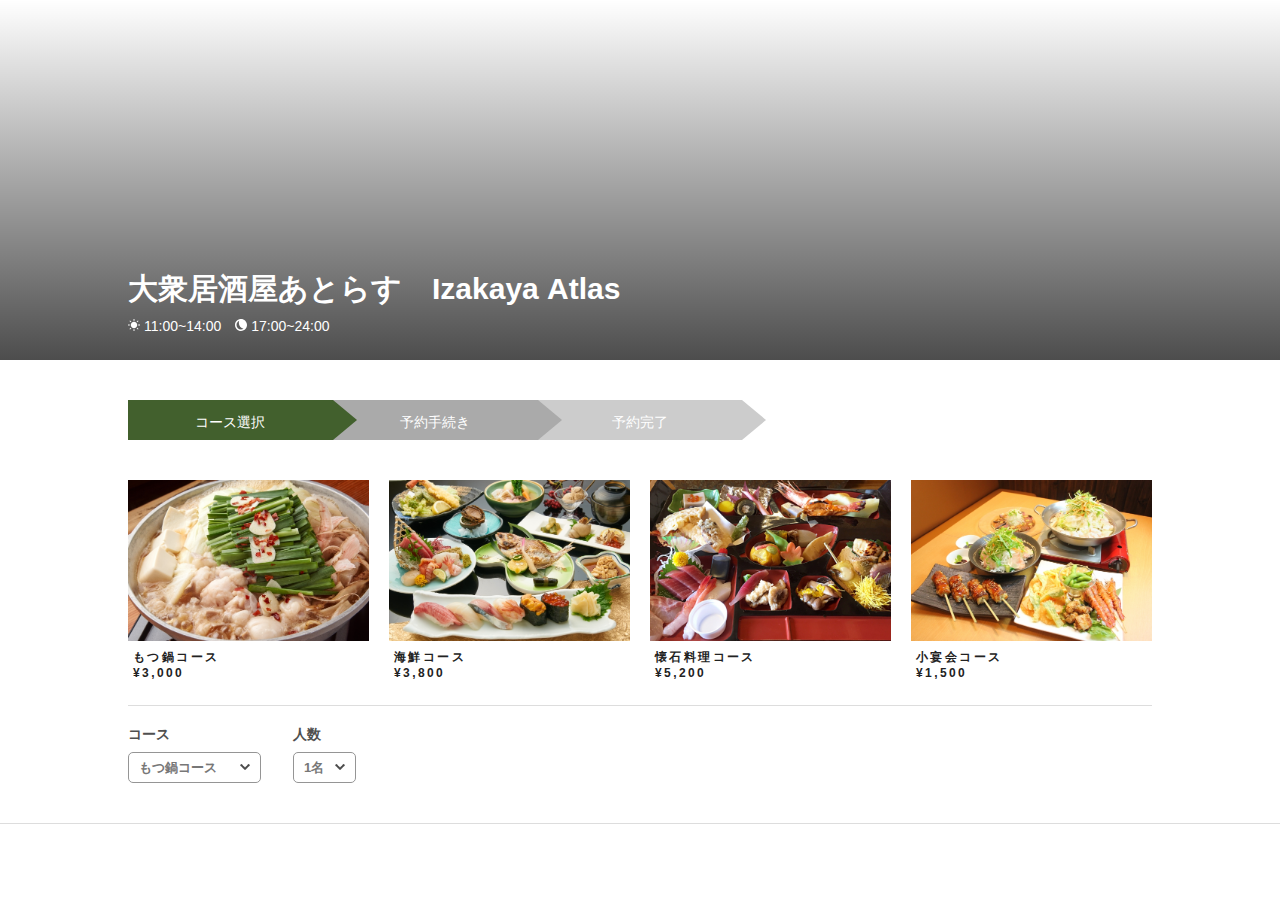
==== TASK01_on_chapter2/index.html @ c94e65b8 "first commit" ====
<!DOCTYPE html>
<html>
<head>
	<meta charset="utf-8" />
	<link rel="stylesheet" href="css/style.css" />
	<link href="https://fonts.googleapis.com/css?family=Noto+Serif+JP&display=swap" rel="stylesheet">
	<script src="./js/vendor/jquery-1.10.2.min.js"></script>
	<script src="./js/vendor/jquery-ui-1.10.3.custom.min.js"></script>
	<script src="./js/main.js"></script>
</head>
<body>
	<div class="wrapper">
		<header>
			<div class="header-wrapper">
				<div class="header-content">
					<h1>大衆居酒屋あとらす　Izakaya&nbsp;Atlas</h1>
					<p><span class="noon">11:00~14:00</span>　<span class="night">17:00~24:00</span></p>
				</div>
			</div>
		</header>
		<div id="content">
			<ul class="procedure">
				<li class="choice">コース選択</li>
				<li class="gray">予約手続き</li>
				<li class="light_gray">予約完了</li>
			</ul>
			<div id="images">
				<div class="clearfix">
					<p>
						<img src="images/food1.jpg" alt="もつ鍋">
						<strong>もつ鍋コース<br>¥3,000</strong><span></span>
					</p>
					<p>
						<img src="images/food2.jpg" alt="海鮮">
						<strong>海鮮コース<br>¥3,800</strong><span></span>
					</p>
					<p>
						<img src="images/food3.jpg" alt="懐石料理">
						<strong>懐石料理コース<br>¥5,200</strong><span></span>
					</p>
					<p>
						<img src="images/food4.jpg" alt="小宴会">
						<strong>小宴会コース<br>¥1,500</strong><span></span>
					</p>
				</div>
			</div>

			<!-- ➀送信方法を決めましょう -->
			<form action="confirm.php">
				<ul class="select">
					<li class="yoko">
						<label>コース</label><br>
						<span>
							<!-- ➁各コース名の値(value)を設定しましょう -->
							<select name="course">
								<option>もつ鍋コース</option>
								<option>海鮮コース</option>
								<option>懐石料理コース</option>
								<option>小宴会コース</option>
							</select>
						</span>
					</li>
					<li class="yoko">
						<label>人数</label><br>
						<!-- ➂データを送るためのnameキーを設定しましょう -->
						<select>
							<!-- ➂最初に選択されている項目を「2名」にしておきましょう -->
							<option value="1">1名</option>
							<option value="2">2名</option>
							<option value="3">3名</option>
							<option value="4">4名</option>
							<option value="5">5名</option>
							<option value="6">6名</option>
							<option value="7">7名</option>
							<option value="8">8名</option>
						</select>
					</li>
					<li>
						<!-- ↓ ➃送信するためのボタンを設置しましょう -->

					</li>
				</ul>
			</form>
		</div>
		<footer>
		</footer>
	</div>
</body>
</html>
---- TASK01_on_chapter2/css/style.css ----
@charset "utf-8";

/*! * ress.css • v1.2.2 * MIT License * github.com/filipelinhares/ress */ /* # =================================================================   # Global selectors   # ================================================================= */
html {
  box-sizing: border-box;
  overflow-y: scroll; /* All browsers without overlaying scrollbars */
  -webkit-text-size-adjust: 100%; /* iOS 8+ */
  font-family: "Yu Gothic", "游ゴシック", YuGothic, "游ゴシック体", "ヒラギノ角ゴ Pro W3", "メイリオ", sans-serif;
}
*,
::before,
::after {
  background-repeat: no-repeat; /* Set `background-repeat: no-repeat` to all elements and pseudo elements */
  box-sizing: inherit;
}
::before,
::after {
  text-decoration: inherit; /* Inherit text-decoration and vertical align to ::before and ::after pseudo elements */
  vertical-align: inherit;
}
* {
  padding: 0; /* Reset `padding` and `margin` of all elements */
  margin: 0;
} /* # =================================================================   # General elements   # ================================================================= */ /* Add the correct display in iOS 4-7.*/
audio:not([controls]) {
  display: none;
  height: 0;
}
hr {
  overflow: visible; /* Show the overflow in Edge and IE */
} /** Correct `block` display not defined for any HTML5 element in IE 8/9* Correct `block` display not defined for `details` or `summary` in IE 10/11* and Firefox* Correct `block` display not defined for `main` in IE 11*/
article,
aside,
details,
figcaption,
figure,
footer,
header,
main,
menu,
nav,
section,
summary {
  display: block;
}
summary {
  display: list-item; /* Add the correct display in all browsers */
}
small {
  font-size: 80%; /* Set font-size to 80% in `small` elements */
}
[hidden],
template {
  display: none; /* Add the correct display in IE */
}
abbr[title] {
  border-bottom: 1px dotted; /* Add a bordered underline effect in all browsers */
  text-decoration: none; /* Remove text decoration in Firefox 40+ */
}
a {
  background-color: transparent; /* Remove the gray background on active links in IE 10 */
  -webkit-text-decoration-skip: objects; /* Remove gaps in links underline in iOS 8+ and Safari 8+ */
}
a:active,
a:hover {
  outline-width: 0; /* Remove the outline when hovering in all browsers */
}
code,
kbd,
pre,
samp {
  font-family: monospace, monospace; /* Specify the font family of code elements */
}
b,
strong {
  font-weight: bolder; /* Correct style set to `bold` in Edge 12+, Safari 6.2+, and Chrome 18+ */
}
dfn {
  font-style: italic; /* Address styling not present in Safari and Chrome */
} /* Address styling not present in IE 8/9 */
mark {
  background-color: #ff0;
  color: #000;
} /* https://gist.github.com/unruthless/413930 */
sub,
sup {
  font-size: 75%;
  line-height: 0;
  position: relative;
  vertical-align: baseline;
}
sub {
  bottom: -0.25em;
}
sup {
  top: -0.5em;
} /* # =================================================================   # Forms   # ================================================================= */
input {
  border-radius: 0;
} /* Apply cursor pointer to button elements */
button,
[type="button"],
[type="reset"],
[type="submit"],
[role="button"] {
  cursor: pointer;
} /* Replace pointer cursor in disabled elements */
[disabled] {
  cursor: default;
}
[type="number"] {
  width: auto; /* Firefox 36+ */
}
[type="search"] {
  -webkit-appearance: textfield; /* Safari 8+ */
}
[type="search"]::-webkit-search-cancel-button,
[type="search"]::-webkit-search-decoration {
  -webkit-appearance: none; /* Safari 8 */
}
textarea {
  overflow: auto; /* Internet Explorer 11+ */
  resize: vertical; /* Specify textarea resizability */
}
button,
input,
optgroup,
select,
textarea {
  font: inherit; /* Specify font inheritance of form elements */
}
optgroup {
  font-weight: bold; /* Restore the font weight unset by the previous rule. */
}
button {
  overflow: visible; /* Address `overflow` set to `hidden` in IE 8/9/10/11 */
} /* Remove inner padding and border in Firefox 4+ */
button::-moz-focus-inner,
[type="button"]::-moz-focus-inner,
[type="reset"]::-moz-focus-inner,
[type="submit"]::-moz-focus-inner {
  border-style: 0;
  padding: 0;
} /* Replace focus style removed in the border reset above */
button:-moz-focusring,
[type="button"]::-moz-focus-inner,
[type="reset"]::-moz-focus-inner,
[type="submit"]::-moz-focus-inner {
  outline: 1px dotted ButtonText;
}
button,html [type="button"], /* Prevent a WebKit bug where (2) destroys native `audio` and `video`controls in Android 4 */[type="reset"],[type="submit"] {
  -webkit-appearance: button; /* Correct the inability to style clickable types in iOS */
}
button,
select {
  text-transform: none; /* Firefox 40+, Internet Explorer 11- */
} /* Remove the default button styling in all browsers */
button,
input,
select,
textarea {
  outline: none;
  background-color: transparent;
  border-style: none;
  color: inherit;
} /* Style select like a standard input */
select::-ms-expand {
	display: none;
}
select {
	-webkit-appearance: none;
	-moz-appearance: none;
	appearance: none;
	margin: 8px 0 20px;
	padding: 7px 30px 7px 10px;
	font-size: 93%;
  font-weight: 600;
  color: #777;
	border-radius: 5px;
	border: 1px solid #959595;
	background-image: url(../images/arrow.png);
	background-repeat: no-repeat;
	background-size: 10px 10px;
	background-position: right 10px center;
}
select::-ms-expand {
  display: none; /* Internet Explorer 11+ */
}
select::-ms-value {
  color: currentColor; /* Internet Explorer 11+ */
}
legend {
  border: 0; /* Correct `color` not being inherited in IE 8/9/10/11 */
  color: inherit; /* Correct the color inheritance from `fieldset` elements in IE */
  display: table; /* Correct the text wrapping in Edge and IE */
  max-width: 100%; /* Correct the text wrapping in Edge and IE */
  white-space: normal; /* Correct the text wrapping in Edge and IE */
}
::-webkit-file-upload-button {
  -webkit-appearance: button; /* Correct the inability to style clickable types in iOS and Safari */
  font: inherit; /* Change font properties to `inherit` in Chrome and Safari */
}
[type="search"] {
  -webkit-appearance: textfield; /* Correct the odd appearance in Chrome and Safari */
  outline-offset: -2px; /* Correct the outline style in Safari */
} /* # =================================================================   # Specify media element style   # ================================================================= */
img {
  border-style: none; /* Remove border when inside `a` element in IE 8/9/10 */
} /* Add the correct vertical alignment in Chrome, Firefox, and Opera */
progress {
  vertical-align: baseline;
}
svg:not(:root) {
  overflow: hidden; /* Internet Explorer 11- */
}
audio,
canvas,
progress,
video {
  display: inline-block; /* Internet Explorer 11+, Windows Phone 8.1+ */
} /* # =================================================================   # Accessibility   # ================================================================= */ /* Hide content from screens but not screenreaders */
@media screen {
  [hidden~="screen"] {
    display: inherit;
  }
  [hidden~="screen"]:not(:active):not(:focus):not(:target) {
    position: absolute !important;
    clip: rect(0 0 0 0) !important;
  }
} /* Specify the progress cursor of updating elements */
[aria-busy="true"] {
  cursor: progress;
} /* Specify the pointer cursor of trigger elements */
[aria-controls] {
  cursor: pointer;
} /* Specify the unstyled cursor of disabled, not-editable, or otherwise inoperable elements */
[aria-disabled] {
  cursor: default;
} /* # =================================================================   # Selection   # ================================================================= */ /* Specify text selection background color and omit drop shadow */
::-moz-selection {
  background-color: #b3d4fc; /* Required when declaring ::selection */
  color: #000;
  text-shadow: none;
}
::selection {
  background-color: #b3d4fc; /* Required when declaring ::selection */
  color: #000;
  text-shadow: none;
}




/* ====================================
ここからが、サイトのレイアウト設定です。
=====================================*/


/* =======
共通
======= */
ul {
  list-style: none;
}
body {
  background: #103c57;
  color: rgb(80, 80, 80);
  font-size: 14px;
}
.wrapper{
  min-height: 100vh;
  position: relative;
  background-color: #fff;
}

/* =======
HEADER
======= */
header {
  width: 100%;
  height: 360px;
  margin: 0 auto;
}
header h1 {
  text-align: left;
  font-size: 30px;
  min-width: 320px;
  font-family: "Yu Gothic", "游ゴシック", YuGothic, "游ゴシック体", "ヒラギノ角ゴ Pro W3", "メイリオ", sans-serif;
  font-weight: 600;
  color: #FFF;
}
.header-wrapper{
  width: 100%;
  height: 100%;
  position: relative;
  padding: 0 10% 24px;
  display: flex;
  background-image: url(../images/top_view.jpeg);
  background-size: cover;
  background-position: center;
}
.header-wrapper::before{
  position: absolute;
  top: 0;
  right: 0;
  left: 0;
  bottom: 0;
  content: '';
  display: block;
  background: rgb(0,0,0);
  background: linear-gradient(180deg, rgba(0,0,0,0) 0%, rgba(0,0,0,1) 100%);
  opacity: 0.7;
}
.header-content {
  z-index: 100;
  width: 100%;
  margin: 0 auto;
  margin-top: auto;
}

.header-content p{
  margin-top: 8px;
  color: #fff;
}

.noon::before{
  content: '';
  display: inline-block;
  width: 16px;
  height: 12px;
  background-image: url(../images/noon.svg);
}

.night::before{
  content: '';
  display: inline-block;
  width: 16px;
  height: 12px;
  background-image: url(../images/night.svg);
}

/* =======
CONTENT
======= */
#content {
  width: 80%;
  margin: 40px auto 0;
}

#content .procedure {
  margin-bottom: 40px;
  overflow: hidden;
}
#content .procedure li {
  float: left;
  display: inline-block;
  text-align: center;
  padding: 9px 0;
  width: 20%;
  height: 40px;
  color: #fff;
  font-size: 14px;
  line-height: 26px;
  position: relative;
}
#content .procedure li.choice{
  background: #42602D;
}
#content .procedure li.choice::after{
  content: "";
  position: absolute;
  border-top: 20px solid transparent;
  border-bottom: 20px solid transparent;
  border-left: 24px solid #42602D;
  left: 100%;
  top: 0;
  z-index: 100;
}
#content .procedure li.gray {
  background: #aaa;
}
#content .procedure li.gray::after{
  content: "";
  position: absolute;
  border-top: 20px solid transparent;
  border-bottom: 20px solid transparent;
  border-left: 24px solid #aaa;
  left: 100%;
  top: 0;
  z-index: 100;
}
#content .procedure li.light_gray {
  background: #ccc;
}
#content .procedure li.light_gray::after{
  content: "";
  position: absolute;
  border-top: 20px solid transparent;
  border-bottom: 20px solid transparent;
  border-left: 24px solid #ccc;
  left: 100%;
  top: 0;
  z-index: 100;
}
#content #images {
  overflow: hidden;
  width: 100%;
  margin: 0 auto 20px;
}
#content #images p:not(:first-of-type) {
  margin-left: 20px;
}
#content #images img {
  width: 100%;
}
form{
  padding-top: 20px;
  border-top: 1px solid #ddd;
}
#content .select .yoko {
  padding-right: 28px;
  display: inline-block;
  margin-bottom: 20px;
  font-size: 14px;
}
#content ul li label{
  font-weight: bold;
}
#content input.submit {
  margin-bottom: 40px;
  padding: 8px 5% 7px 24px;
  background-color: #42602D;
  background-image: url(../images/migi.png);
  background-size: 1.5em;
  background-repeat: no-repeat;
  background-position: 90% 50%;
  font-size: 14px;
  font-weight: 600;
  color: white;
  border-radius: 5px;
  transition: 0.3s;
}
#content input.submit:hover {
  opacity: 0.7;
}
/*-------- confirm.php --------*/
#content h3 {
  margin-bottom: 25px;
}
#content .confirm {
  width: 100%;
  padding-bottom: 40px;
  overflow: hidden;
  border-bottom: 1px #ddd solid;
  margin: 0 auto 30px;
}
#content .confirm ul {
  float: left;
  width: 400px;
}
#content .confirm ul li{
  font-size: 16px;
}
#content .confirm ul li:not(:first-of-type){
  margin-top: 20px;
}
#content .confirm ul li span{
  font-size: 14px;
  font-weight: bold;
  color: #2f77a3;
  vertical-align: top;
}
#content .confirm figure img{
  float: right;
  width: 290px;
  height: auto;
}
#content .center{

  font-size: 18px;
  margin-bottom: 10px;
}
#content .persona {
  padding: 0;
  position: relative;
}
#content .persona li {
  overflow: hidden;
  margin-bottom: 20px;
}
#content .persona li div{
  margin-top: 3px;
}
#content .persona li label .red{

}

#content .persona li input.name {
  width: 130px;
  padding: 5px;
  border-radius: 5px;
  border: 1px solid #959595;
}
#content .persona li input.phone{
  width: 264px;
  padding: 5px;
  margin-top: 3px;
  border-radius: 5px;
  border: 1px solid #959595;
}
[type="reset"] {
  width: 150px;
  background: #dcdcdc;
  text-align: center;
  color: #757575;
  padding: 1px;
  margin-left: 6px;
  font-weight: bold;
}
[type="reset"]:hover {
  color: #b04546;
}
#content  input.back {
  padding: 8px 24px 7px 5%;
  border: 1px solid #42602D;
  background-image: url(../images/hidari.png);
  background-size: 1.5em;
  background-repeat: no-repeat;
  background-position: 13% 50%;
  font-size: 14px;
  color: #42602D;
  margin: 20px 40px 0 0;
  font-weight: 600;
  border-radius: 5px;
}
#content input.back:hover {
  opacity: 0.7;
}
footer{
  height: 60px;
  background-color: #fff;
}

/*-------- thanks.php --------*/
.message{

}
h2 {
  text-align: center;
}
.thanks {
  text-align: center;
}
dl {
  width: 800px;
  margin: 40px auto;
  border-top: 1px solid #103c57;
  padding-top: 30px;
}
.app_content {
  overflow: hidden;
  border-top: 1px #999 solid;
  padding-top: 40px;
}
dt {
  width: 300px;
  padding-top: 30px;
  font-weight: bold;
}
dd {
  width: 400px;
}
.img {
  padding: 0 30px 30px 30px;
}
.top{
  margin-left: 0;
  margin-bottom: 40px;
}
#content .top input.back{
  margin-top: 0;
}


/*--------ここから下はいじらないよう注意--------*/

/*--------JQuery--------*/
.clearfix:before,
.clearfix:after {
    content: " ";
    display: table;
}
.clearfix:after {
    clear: both;
}

#images p {
    overflow: hidden;
    display: inline-block;
    width: calc(25% - 15px);
    padding: 0 !important;
    float: left;
    margin: 0 auto;
    position: relative;
}

#images p strong {
    display: block;
    z-index: 1;
    bottom: 0;
    width: 190px;
    background: transparent;
    text-align: left;
    padding: 5px;
    font-size: 12px;
    color: #222;
    letter-spacing: 0.2em;
}

#images p span {
    position: absolute;
    display: block;
    z-index: 0;
    top: 0;
    width: 190px;
    height: 127px;
    box-shadow: inset 0 0 50px rgba(0, 0, 0, 0.6);
    background: rgba(0, 0, 0, 0.3);
    opacity: 0;
}

/* =======
END CONTENT
======= */

/* =======
FOOTER
======= */
footer {
  background: #fff;
  height: 40px;
  width: 100%;
  position: relative;
  border-top: solid 1px #ddd;
}
.under{
  position: absolute;
  bottom: 0;
}
footer small {
  position: absolute;
  top: 50%;
  left: 50%;
  transform: translateY(-50%) translateX(-50%);
  -webkit-transform: translateY(-50%) translateX(-50%);
  font-family: "garamond";
  color: rgb(10, 5, 58);
  font-size: 14px;
}
/* =======
END FOOTER
======= */
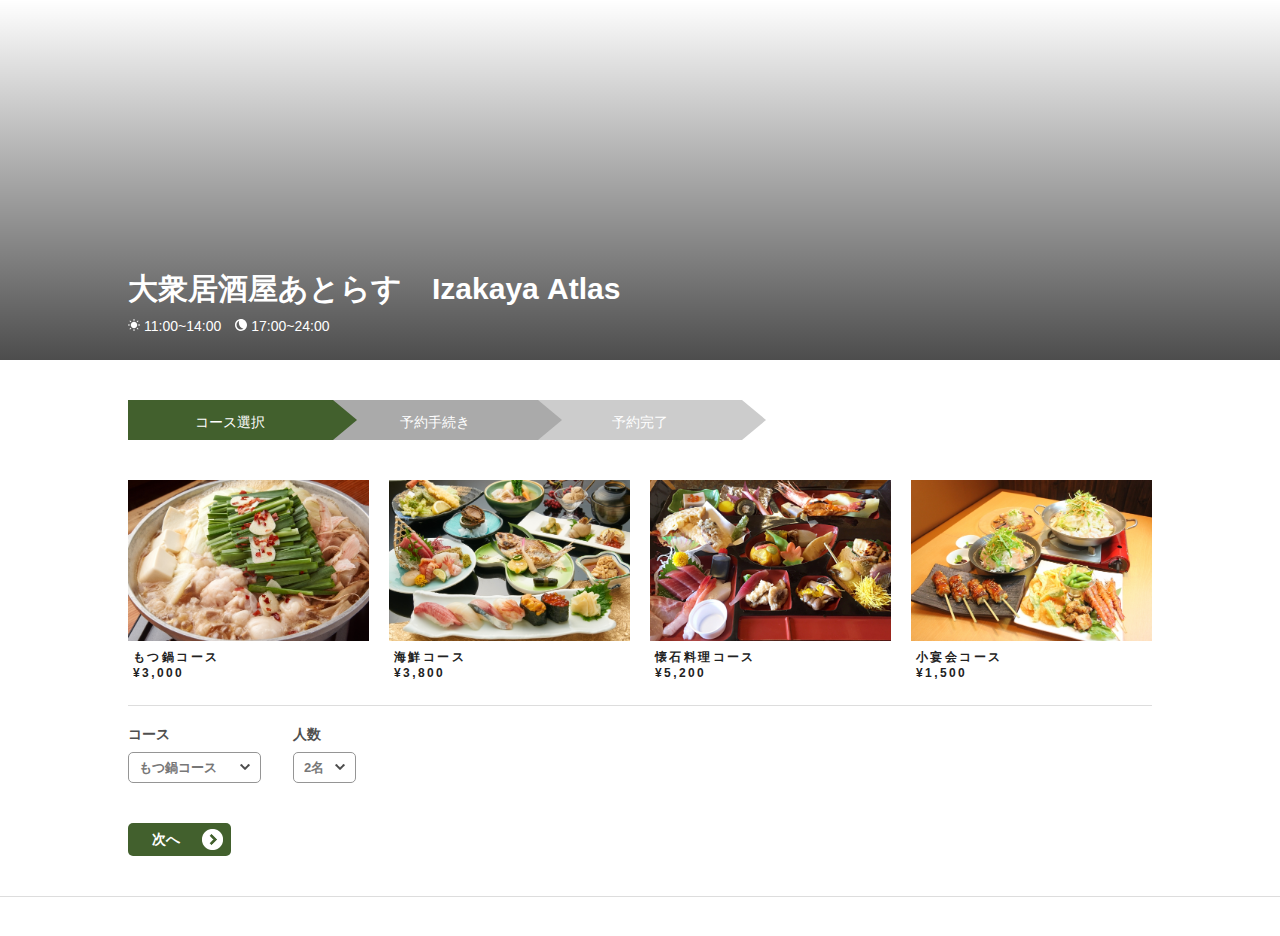
==== commit 3dfa3316: "TASK01_on_chapter2" ====
--- a/TASK01_on_chapter2/index.html
+++ b/TASK01_on_chapter2/index.html
@@ -1,89 +1,89 @@
 <!DOCTYPE html>
 <html>
 <head>
-	<meta charset="utf-8" />
-	<link rel="stylesheet" href="css/style.css" />
-	<link href="https://fonts.googleapis.com/css?family=Noto+Serif+JP&display=swap" rel="stylesheet">
-	<script src="./js/vendor/jquery-1.10.2.min.js"></script>
-	<script src="./js/vendor/jquery-ui-1.10.3.custom.min.js"></script>
-	<script src="./js/main.js"></script>
+  <meta charset="utf-8" />
+  <link rel="stylesheet" href="css/style.css" />
+  <link href="https://fonts.googleapis.com/css?family=Noto+Serif+JP&display=swap" rel="stylesheet">
+  <script src="./js/vendor/jquery-1.10.2.min.js"></script>
+  <script src="./js/vendor/jquery-ui-1.10.3.custom.min.js"></script>
+  <script src="./js/main.js"></script>
 </head>
 <body>
-	<div class="wrapper">
-		<header>
-			<div class="header-wrapper">
-				<div class="header-content">
-					<h1>大衆居酒屋あとらす　Izakaya&nbsp;Atlas</h1>
-					<p><span class="noon">11:00~14:00</span>　<span class="night">17:00~24:00</span></p>
-				</div>
-			</div>
-		</header>
-		<div id="content">
-			<ul class="procedure">
-				<li class="choice">コース選択</li>
-				<li class="gray">予約手続き</li>
-				<li class="light_gray">予約完了</li>
-			</ul>
-			<div id="images">
-				<div class="clearfix">
-					<p>
-						<img src="images/food1.jpg" alt="もつ鍋">
-						<strong>もつ鍋コース<br>¥3,000</strong><span></span>
-					</p>
-					<p>
-						<img src="images/food2.jpg" alt="海鮮">
-						<strong>海鮮コース<br>¥3,800</strong><span></span>
-					</p>
-					<p>
-						<img src="images/food3.jpg" alt="懐石料理">
-						<strong>懐石料理コース<br>¥5,200</strong><span></span>
-					</p>
-					<p>
-						<img src="images/food4.jpg" alt="小宴会">
-						<strong>小宴会コース<br>¥1,500</strong><span></span>
-					</p>
-				</div>
-			</div>
+  <div class="wrapper">
+    <header>
+      <div class="header-wrapper">
+        <div class="header-content">
+          <h1>大衆居酒屋あとらす　Izakaya&nbsp;Atlas</h1>
+          <p><span class="noon">11:00~14:00</span>　<span class="night">17:00~24:00</span></p>
+        </div>
+      </div>
+    </header>
+    <div id="content">
+      <ul class="procedure">
+        <li class="choice">コース選択</li>
+        <li class="gray">予約手続き</li>
+        <li class="light_gray">予約完了</li>
+      </ul>
+      <div id="images">
+        <div class="clearfix">
+          <p>
+            <img src="images/food1.jpg" alt="もつ鍋">
+            <strong>もつ鍋コース<br>¥3,000</strong><span></span>
+          </p>
+          <p>
+            <img src="images/food2.jpg" alt="海鮮">
+            <strong>海鮮コース<br>¥3,800</strong><span></span>
+          </p>
+          <p>
+            <img src="images/food3.jpg" alt="懐石料理">
+            <strong>懐石料理コース<br>¥5,200</strong><span></span>
+          </p>
+          <p>
+            <img src="images/food4.jpg" alt="小宴会">
+            <strong>小宴会コース<br>¥1,500</strong><span></span>
+          </p>
+        </div>
+      </div>
 
-			<!-- ➀送信方法を決めましょう -->
-			<form action="confirm.php">
-				<ul class="select">
-					<li class="yoko">
-						<label>コース</label><br>
-						<span>
-							<!-- ➁各コース名の値(value)を設定しましょう -->
-							<select name="course">
-								<option>もつ鍋コース</option>
-								<option>海鮮コース</option>
-								<option>懐石料理コース</option>
-								<option>小宴会コース</option>
-							</select>
-						</span>
-					</li>
-					<li class="yoko">
-						<label>人数</label><br>
-						<!-- ➂データを送るためのnameキーを設定しましょう -->
-						<select>
-							<!-- ➂最初に選択されている項目を「2名」にしておきましょう -->
-							<option value="1">1名</option>
-							<option value="2">2名</option>
-							<option value="3">3名</option>
-							<option value="4">4名</option>
-							<option value="5">5名</option>
-							<option value="6">6名</option>
-							<option value="7">7名</option>
-							<option value="8">8名</option>
-						</select>
-					</li>
-					<li>
-						<!-- ↓ ➃送信するためのボタンを設置しましょう -->
-
-					</li>
-				</ul>
-			</form>
-		</div>
-		<footer>
-		</footer>
-	</div>
+      <!-- ➀送信方法を決めましょう -->
+      <form action="confirm.php" method="get">
+        <ul class="select">
+          <li class="yoko">
+            <label>コース</label><br>
+            <span>
+              <!-- ➁各コース名の値(value)を設定しましょう -->
+              <select name="course">
+                <option value="101">もつ鍋コース</option>
+                <option value="102">海鮮コース</option>
+                <option value="103">懐石料理コース</option>
+                <option value="104">小宴会コース</option>
+              </select>
+            </span>
+          </li>
+          <li class="yoko">
+            <label>人数</label><br>
+            <!-- ➂データを送るためのnameキーを設定しましょう -->
+            <select name="member">
+              <!-- ➂最初に選択されている項目を「2名」にしておきましょう -->
+              <option value="1">1名</option>
+              <option value="2" selected>2名</option>
+              <option value="3">3名</option>
+              <option value="4">4名</option>
+              <option value="5">5名</option>
+              <option value="6">6名</option>
+              <option value="7">7名</option>
+              <option value="8">8名</option>
+            </select>
+          </li>
+          <li>
+            <!-- ↓ ➃送信するためのボタンを設置しましょう -->
+            <input class="submit" type="submit" value="次へ">
+          </li>
+        </ul>
+      </form>
+    </div>
+    <footer>
+    </footer>
+  </div>
 </body>
 </html>
--- a/TASK01_on_chapter2/css/style.css
+++ b/TASK01_on_chapter2/css/style.css
@@ -476,7 +476,7 @@
   height: auto;
 }
 #content .center{
-
+  text-align: center;
   font-size: 18px;
   margin-bottom: 10px;
 }
@@ -492,7 +492,7 @@
   margin-top: 3px;
 }
 #content .persona li label .red{
-
+  color: red;
 }
 
 #content .persona li input.name {
@@ -543,7 +543,7 @@
 
 /*-------- thanks.php --------*/
 .message{
-
+  margin: 30px 0;
 }
 h2 {
   text-align: center;
